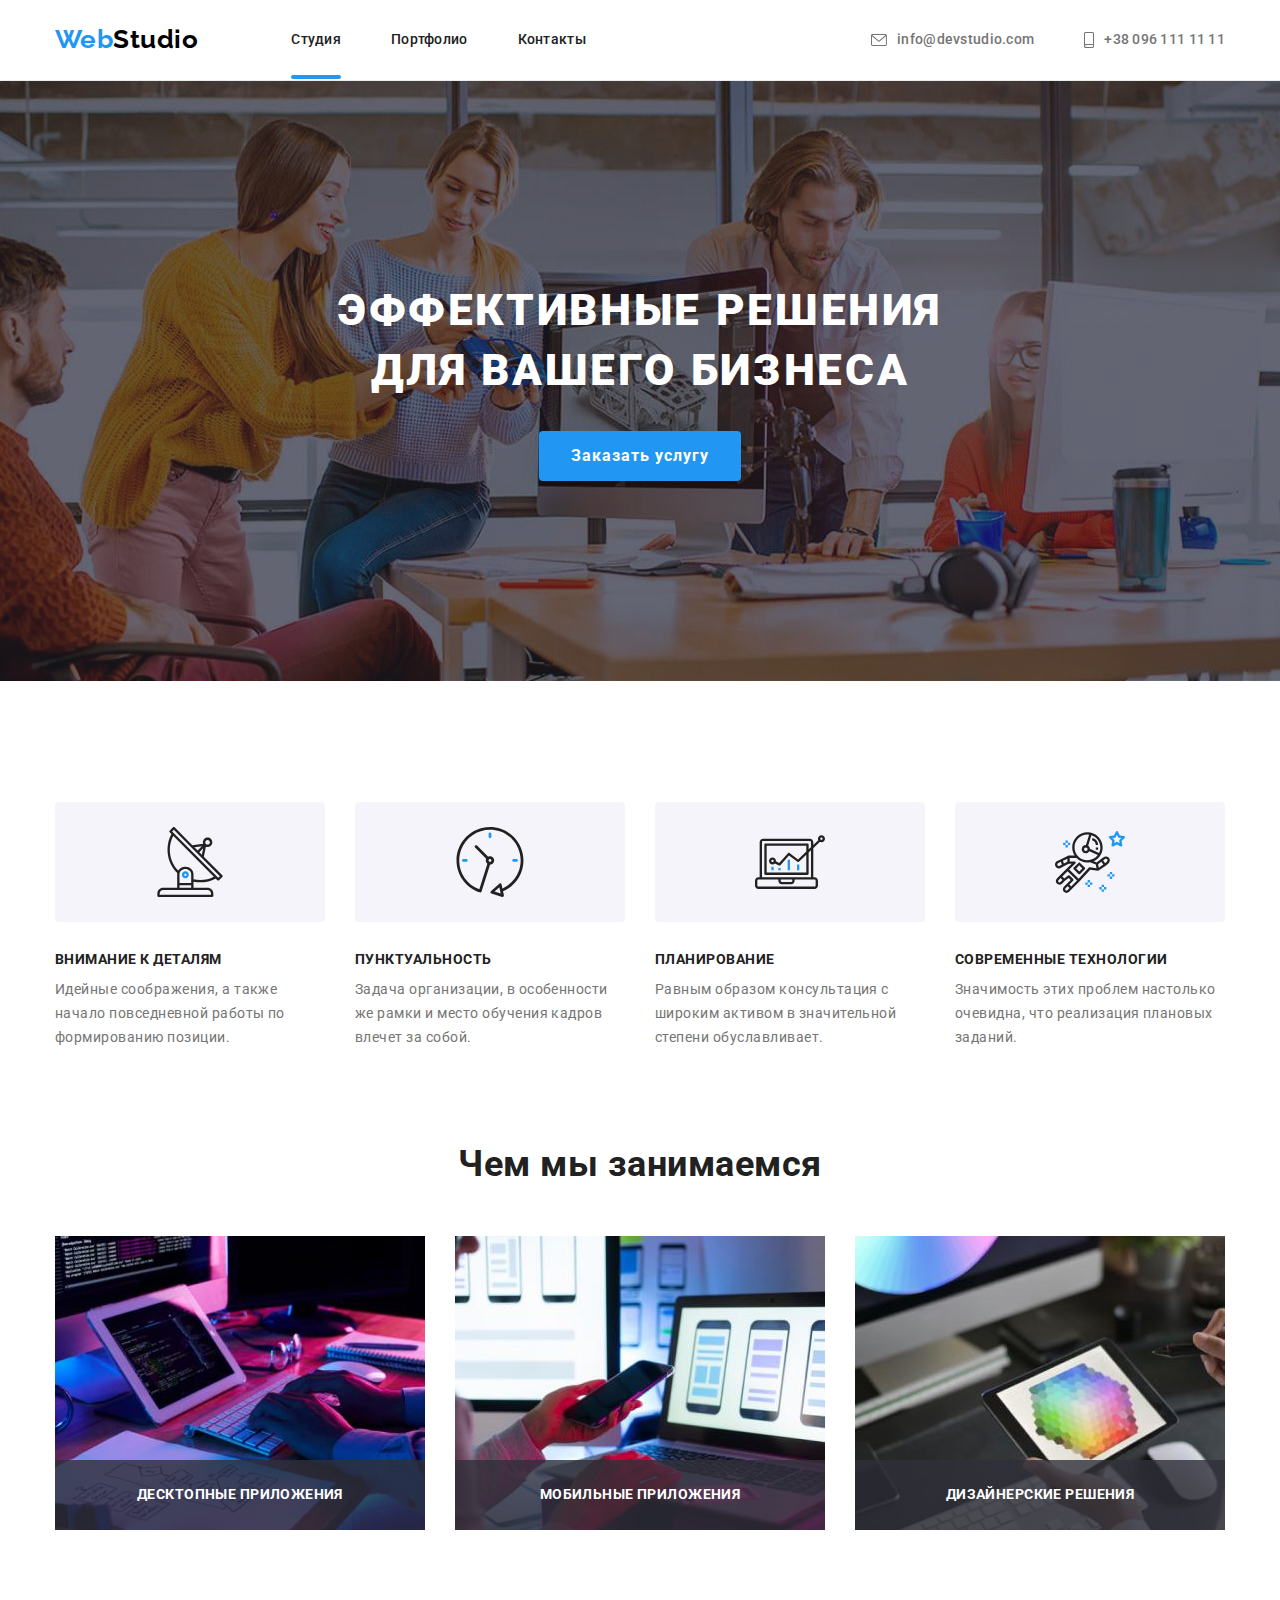
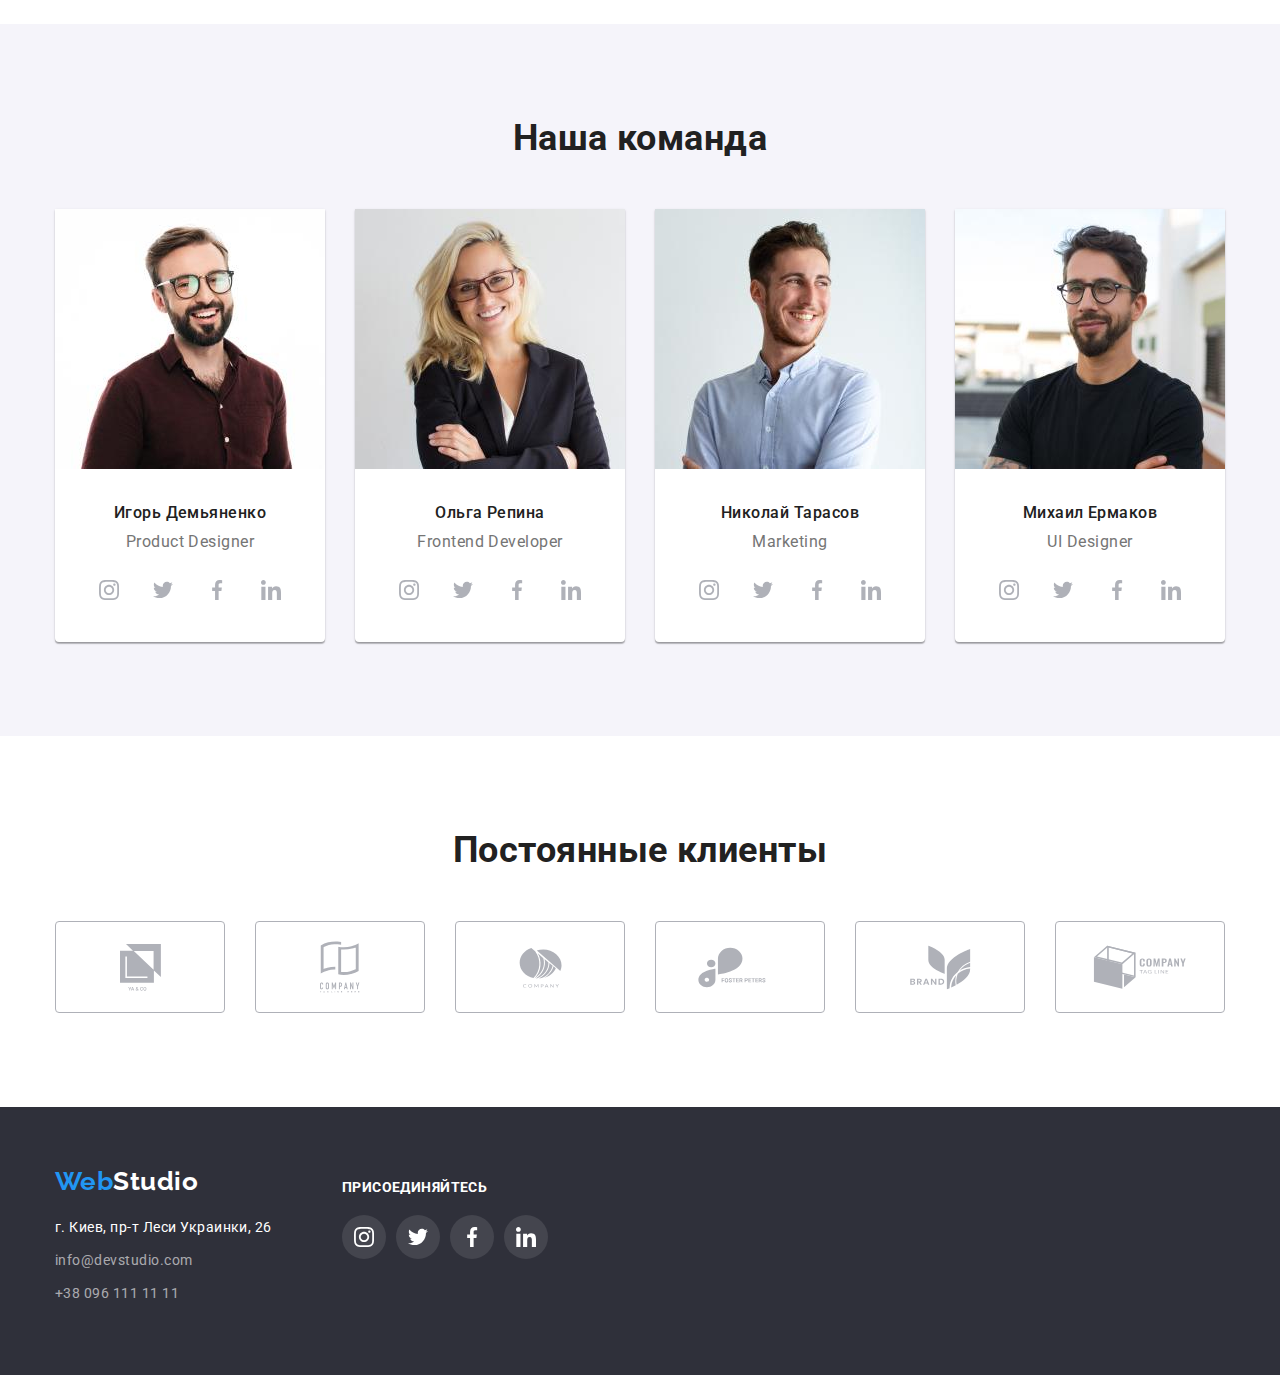
==== index.html @ ca4dbe74 "добавлены файлы из дз5" ====
<!DOCTYPE html>
<html lang="ru">
<head>
    <meta charset="UTF-8">
    <meta http-equiv="X-UA-Compatible" content="IE=edge">
    <meta name="viewport" content="width=device-width, initial-scale=1.0">
    <title>Document</title>
    <link rel="preconnect" href="https://fonts.googleapis.com">
    <link rel="preconnect" href="https://fonts.gstatic.com" crossorigin>
    <link href="https://fonts.googleapis.com/css2?family=Raleway:wght@700&family=Roboto:wght@400;500;700;900&display=swap"
        rel="stylesheet">
    <link rel="stylesheet" href="./css/modern-normalize.css">
    <link rel="stylesheet" href="./css/styles.css">
    
</head>
    <body>

        <!-- Хедер -->
        
        <header class="header">
            <div class="header-section container">
                <a lang="en" class="logo header-logo" href="/">
                    <span class="accent-logo">Web</span>Studio
                </a>
                <nav class="header-navigation">
                    <ul class="header-list">
                        <li class="header-item">
                            <a class="header-link current" href="./index.html">Студия</a>
                        </li>
                        <li class="header-item">
                            <a class="header-link" href="./portfolio.html">Портфолио</a>
                        </li>
                        <li class="header-item">
                            <a class="header-link" href="">Контакты</a>
                        </li>
                    </ul>
                </nav>

                <!-- Контакты -->

                    <ul class="contacts-list">
                        <li class="contacts-item">
                            <a class="contacts-link" href="mailto:info@devstudio.com">
                                <svg class="contacts-icon" width="16" height="12">
                                    <use href="./images/icons.svg#icon-mail">
                                
                                    </use>
                                </svg>
                                info@devstudio.com</a>
                        </li>
                        <li class="contacts-item">
                            <a class="contacts-link" href="tel:+380961111111">
                                <svg class="contacts-icon" width="10" height="16" >
                                    <use href="./images/icons.svg#icon-tel">

                                    </use>
                                </svg>
                                +38 096 111 11 11</a>
                        </li>
                    </ul>
            </div>
        </header>
        <main>

            <!-- Герой -->

            <section class="hero">           
                    <h1 class="hero-title">Эффективные решения для вашего бизнеса</h1>
                    <button class="hero-btn" type="button" data-modal-open>Заказать услугу</button>
            </section>

            <!-- Преимущества -->
            
            <section class="advantage">
                <div class="container">
                    <h2 class="advantage-title hidden-title">Наши преимущества</h2>
                    <ul class="advantage-list">
                        <li class="advantage-item">
                            <div class="advantage-icons">
                                <svg width="70" height="70">
                                    <use href="./images/icons.svg#icon-antenna">
                                    </use>
                                </svg>
                            </div>
                            <h3 class="advantage-item-title">Внимание к деталям</h3>
                            <p class="advantage-item-text">Идейные соображения, а также начало повседневной работы по формированию позиции.</p>
                        </li>
                        <li class="advantage-item">
                            <div class="advantage-icons">
                                <svg width="70" height="70">
                                    <use href="./images/icons.svg#icon-clock">
                                    </use>
                                </svg>
                            </div>
                            <h3 class="advantage-item-title">Пунктуальность</h3>
                            <p class="advantage-item-text">Задача организации, в особенности же рамки и место обучения кадров влечет за собой.</p>
                        </li>
                        <li class="advantage-item">
                            <div class="advantage-icons">
                                <svg width="70" height="70">
                                    <use href="./images/icons.svg#icon-diagram">
                                    </use>
                                </svg>
                            </div>
                            <h3 class="advantage-item-title">Планирование</h3>
                            <p class="advantage-item-text">Равным образом консультация с широким активом в значительной степени обуславливает.</p>
                        </li>
                        <li class="advantage-item">
                            <div class="advantage-icons">
                                <svg width="70" height="70">
                                    <use href="./images/icons.svg#icon-astronaut">
                                    </use>
                                </svg>
                            </div>
                            <h3 class="advantage-item-title">Современные технологии</h3>
                            <p class="advantage-item-text">Значимость этих проблем настолько очевидна, что реализация плановых заданий.</p>
                        </li>
                    </ul>
                </div>
            </section>

            <!-- Чем мы занимаемся -->

            <section class="whatwedo section">
                <div class="container">
                    <h2 class="whatwedo-title">Чем мы занимаемся</h2>
                    <ul class="whatwedo-list">
                        <li class="whatwedo-item">
                            <div class="what-we-do-card">
                                <img src="./images/whatwedo1.jpg" alt="Програмист набирает код" width="370" height="294">
                                <div class="what-we-do-text">
                                    <p>Десктопные приложения</p>
                                </div>
                            </div>
                        </li>
                        <li class="whatwedo-item">
                            <div class="what-we-do-card">
                                <img src="./images/whatwedo2.jpg" alt="Програмист набирает код" width="370" height="294">
                                <div class="what-we-do-text">
                                    <p>Мобильные приложения</p>
                                </div>
                            </div>
                        <li class="whatwedo-item">
                            <div class="what-we-do-card">
                                <img src="./images/whatwedo3.jpg" alt="Програмист набирает код" width="370" height="294">
                                <div class="what-we-do-text">
                                    <p>Дизайнерские решения</p>
                                </div>
                            </div>
                    </ul>
                </div>
            </section>
            <!-- Наша команда -->
            <section class="team section">
                <div class="container">
                    <h2 class="team-title">Наша команда</h2>
                    <ul class="team-list">
                        <li class="team-item">
                            <img src="./images/ouremployer1.jpg" alt="Фото сотрудника" width="270" height="260">
                            <h3 class="team-item-title">Игорь Демьяненко</h3>
                            <p lang="en" class="team-item-text">Product Designer</p>    
                            <ul class="team-social-list">
                                <li class="team-social-item">
                                    <a href="" class="team-social-link">
                                        <svg class="team-social-icon" width="20" height="20">
                                            <use href="./images/icons.svg#icon-instagram"></use>
                                        </svg>        
                                    </a>
                                </li>
                                <li class="team-social-item">
                                    <a href="" class="team-social-link">
                                        <svg class="team-social-icon" width="20" height="20">
                                            <use href="./images/icons.svg#icon-twitter"></use>
                                        </svg>
                                    </a>
                                </li>
                                <li class="team-social-item">
                                    <a href="" class="team-social-link">
                                        <svg class="team-social-icon" width="20" height="20">
                                            <use href="./images/icons.svg#icon-facebook"></use>
                                        </svg>
                                    </a>
                                </li>
                                <li class="team-social-item">
                                    <a href="" class="team-social-link">
                                        <svg class="team-social-icon" width="20" height="20">
                                            <use href="./images/icons.svg#icon-linkedin"></use>
                                        </svg>
                                    </a>
                                </li>
                            </ul>
                        </li>
                        <li class="team-item">
                            <img src="./images/ouremployer2.jpg" alt="Фото сотрудника" width="270" height="260">
                            <h3 class="team-item-title">Ольга Репина</h3>
                            <p lang="en" class="team-item-text">Frontend Developer</p>
                            <ul class="team-social-list">
                                <li class="team-social-item">
                                    <a href="" class="team-social-link">
                                        <svg class="team-social-icon" width="20" height="20">
                                            <use href="./images/icons.svg#icon-instagram"></use>
                                        </svg>        
                                    </a>
                                </li>
                                <li class="team-social-item">
                                    <a href="" class="team-social-link">
                                        <svg class="team-social-icon" width="20" height="20">
                                            <use href="./images/icons.svg#icon-twitter"></use>
                                        </svg>
                                    </a>
                                </li>
                                <li class="team-social-item">
                                    <a href="" class="team-social-link">
                                        <svg class="team-social-icon" width="20" height="20">
                                            <use href="./images/icons.svg#icon-facebook"></use>
                                        </svg>
                                    </a>
                                </li>
                                <li class="team-social-item">
                                    <a href="" class="team-social-link">
                                        <svg class="team-social-icon" width="20" height="20">
                                            <use href="./images/icons.svg#icon-linkedin"></use>
                                        </svg>
                                    </a>
                                </li>
                            </ul>
                        </li>
                        <li class="team-item">
                            <img src="./images/ouremployer3.jpg" alt="Фото сотрудника" width="270" height="260">
                            <h3 class="team-item-title">Николай Тарасов</h3>
                            <p lang="en" class="team-item-text">Marketing</p>
                            <ul class="team-social-list">
                                <li class="team-social-item">
                                    <a href="" class="team-social-link">
                                        <svg class="team-social-icon" width="20" height="20">
                                            <use href="./images/icons.svg#icon-instagram"></use>
                                        </svg>        
                                    </a>
                                </li>
                                <li class="team-social-item">
                                    <a href="" class="team-social-link">
                                        <svg class="team-social-icon" width="20" height="20">
                                            <use href="./images/icons.svg#icon-twitter"></use>
                                        </svg>
                                    </a>
                                </li>
                                <li class="team-social-item">
                                    <a href="" class="team-social-link">
                                        <svg class="team-social-icon" width="20" height="20">
                                            <use href="./images/icons.svg#icon-facebook"></use>
                                        </svg>
                                    </a>
                                </li>
                                <li class="team-social-item">
                                    <a href="" class="team-social-link">
                                        <svg class="team-social-icon" width="20" height="20">
                                            <use href="./images/icons.svg#icon-linkedin"></use>
                                        </svg>
                                    </a>
                                </li>
                            </ul>
                        </li>
                        <li class="team-item">
                            <img src="./images/ouremployer4.jpg" alt="Фото сотрудника" width="270" height="260">
                            <h3 class="team-item-title">Михаил Ермаков</h3>
                            <p lang="en" class="team-item-text">UI Designer</p>
                            <ul class="team-social-list">
                                <li class="team-social-item">
                                    <a href="" class="team-social-link">
                                        <svg class="team-social-icon" width="20" height="20">
                                            <use href="./images/icons.svg#icon-instagram"></use>
                                        </svg>        
                                    </a>
                                </li>
                                <li class="team-social-item">
                                    <a href="" class="team-social-link">
                                        <svg class="team-social-icon" width="20" height="20">
                                            <use href="./images/icons.svg#icon-twitter"></use>
                                        </svg>
                                    </a>
                                </li>
                                <li class="team-social-item">
                                    <a href="" class="team-social-link">
                                        <svg class="team-social-icon" width="20" height="20">
                                            <use href="./images/icons.svg#icon-facebook"></use>
                                        </svg>
                                    </a>
                                </li>
                                <li class="team-social-item">
                                    <a href="" class="team-social-link">
                                        <svg class="team-social-icon" width="20" height="20">
                                            <use href="./images/icons.svg#icon-linkedin"></use>
                                        </svg>
                                    </a>
                                </li>
                            </ul>
                        </li>
                    </ul>
                </div>
            </section>

            <!-- Постоянные клиенты -->

            <section class="clients section">
                <div class="container">
                    <h2 class="client-title">Постоянные клиенты</h2>
                    <ul class="clients-list">
                        <li class="client-item">
                            <div  class="client-box">
                                <a class="clients-link" href="/">
                                    <svg class="client-icon" width="41" height="47">
                                        <use href="./images/icons.svg#icon-company1"></use>
                                    </svg>
                                </a>
                            </div>
                        </li>
                        <li class="client-item">
                            <div class="client-box">
                                <a class="clients-link" href="/">
                                    <svg class="client-icon" width="40" height="52">
                                        <use href="./images/icons.svg#icon-company2"></use>
                                    </svg>
                                </a>
                            </div>
                        </li>
                        <li class="client-item">
                            <div class="client-box">
                                <a class="clients-link" href="/">
                                    <svg class="client-icon" width="43" height="41">
                                        <use href="./images/icons.svg#icon-company3"></use>
                                    </svg>
                                </a>
                            </div>
                        </li>
                        <li class="client-item">
                            <div class="client-box">
                                <a class="clients-link" href="/">
                                    <svg class="client-icon" width="84" height="41">
                                        <use href="./images/icons.svg#icon-company4"></use>
                                    </svg>
                                </a>
                            </div>
                        </li>
                        <li class="client-item">
                            <div class="client-box">
                                <a class="clients-link" href="/">
                                    <svg class="client-icon" width="63" height="45">
                                        <use href="./images/icons.svg#icon-company5"></use>
                                    </svg>
                                </a>
                            </div>
                        </li>
                        <li class="client-item">
                            <div class="client-box">
                                <a class="clients-link" href="/">
                                    <svg class="client-icon" width="94" height="44">
                                        <use href="./images/icons.svg#icon-company6"></use>
                                    </svg>
                                </a>
                            </div>
                        </li>
                    </ul>
                </div>
            </section>
            </main>

            <!-- Футер -->

            <footer class="footer">
                <div class="container main-box">
                    <div>
                        <div>
                            <a lang="en" class="logo logo-footer"  href="/">
                                <span class="accent-logo">Web</span>Studio
                            </a>
                        </div>
                        <div class="address-box">
                        <address class="address">
                            <ul class="address-list">
                                <li class="address-item"><a class="address-link map" href="https://goo.gl/maps/ziKzirgtUrX7f2B6A">г. Киев, пр-т Леси Украинки, 26</a></li>
                                <li class="address-item"><a class="address-link" href="mailto:info@devstudio.com">info@devstudio.com</a></li>
                                <li class="address-item"><a class="address-link" href="tel:+380961111111">+38 096 111 11 11</a></li>
                            </ul>
                        </address>
                        </div>
                    </div>
                    <div class="join-box">
                        <p class="join-text">Присоединяйтесь</p>
                        <ul class="join-social-list">
                            <li class="join-social-item">
                                <a href="" class="join-social-link">
                                    <svg class="join-social-icon" width="20" height="20">
                                        <use href="./images/icons.svg#icon-instagram"></use>
                                    </svg>
                                </a>
                            </li>
                            <li class="join-social-item">
                                <a href="" class="join-social-link">
                                    <svg class="join-social-icon" width="20" height="20">
                                        <use href="./images/icons.svg#icon-twitter"></use>
                                    </svg>
                                </a>
                            </li>
                            <li class="join-social-item">
                                <a href="" class="join-social-link">
                                    <svg class="join-social-icon" width="20" height="20">
                                        <use href="./images/icons.svg#icon-facebook"></use>
                                    </svg>
                                </a>
                            </li>
                            <li class="join-social-item">
                                <a href="" class="join-social-link">
                                    <svg class="join-social-icon" width="20" height="20">
                                        <use href="./images/icons.svg#icon-linkedin"></use>
                                    </svg>
                                </a>
                            </li>
                        </ul>
                    </div>
                </div>
            </footer>
            <div class="backdrop is-hidden" data-modal>
                <div class="modal">
                    <button type="button" class="modal-close" data-modal-close>
                        <svg class="modal-close-icon" width="11" height="11">
                            <use href="./images/icons.svg#icon-close"></use>
                        </svg>
                    </button>
                </div>
            </div>
            <script src="./js/modal.js"></script>
    </body>
</html>
---- css/styles.css ----
:root {
  --main-title-color: #212121;
  --second-title-color: #ffffff;
  --accent-color: #2196f3;
  --main-text-color: #757575;
  --second-text-color: #212121;
  --main-header-color: #212121;
  --second-header-color: #757575;
  --main-btn-color: #212121;
  --second-btn-color: #ffffff;
  --main-footer-color: rgba(255, 255, 255, 0.6);
  --second-footer-color: #ffffff;
  --animation: cubic-bezier(0.4, 0, 0.2, 1);
}

body {
  font-family: Roboto, sans-serif;
  letter-spacing: 0.03em;
  color: var(--main-text-color);
}

h1,
h2,
h3,
h4,
h5,
h6,
p,
ul {
  margin: 0;
  padding: 0;
}

svg {
  display: inline;
}

.container {
  width: 1200px;
  margin: 0 auto;
  padding-left: 15px;
  padding-right: 15px;
}

li {
  list-style: none;
}

a {
  text-decoration: none;
}

button {
  cursor: pointer;
}

.hidden-title {
  visibility: hidden;
}

.section {
  padding-top: 94px;
  padding-bottom: 94px;
}

.whatwedo-title,
.team-title,
.client-title {
  margin-bottom: 50px;
  font-weight: 700;
  font-size: 36px;
  line-height: 1.16;
  text-align: center;
  color: var(--main-title-color);
}

/* ------------------------- Лого ----------------------------- */

.logo {
  font-family: Raleway, sans-serif;
  font-weight: 700;
  font-size: 26px;
  line-height: 1.1;
  color: #000000;
}
.header-logo {
  padding-top: 24px;
  padding-bottom: 25px;
}

.accent-logo {
  color: var(--accent-color);
}

/* ------------------------ Хедер ----------------------------- */

.header {
  border-bottom: 1px solid #ececec;
}

.header-section {
  display: flex;
  align-items: center;
}

.header-list {
  display: flex;
  margin-left: 93px;

  font-weight: 500;
  font-size: 14px;
  line-height: 1.14;
  letter-spacing: 0.02em;
}

.header-list a {
  color: var(--main-header-color);
  transition: color 250ms var(--animation);
}
.header-list a:hover,
.header-list a:focus {
  color: var(--accent-color);
}

.header-item:not(:last-child) {
  margin-right: 50px;
}

.header-link,
.contacts-link {
  padding-top: 32px;
  padding-bottom: 32px;
}

.header-link {
  position: relative;
}

.current::after {
  position: absolute;
  bottom: 0;
  content: "";
  display: block;
  width: 100%;
  height: 4px;
  border-radius: 2px;
  background-color: var(--accent-color);
}

/* ----------------------- Контакты ---------------------------- */

.contacts-list {
  display: flex;
  margin-left: auto;
  font-weight: 500;
  font-size: 14px;
  line-height: 1.14;
  letter-spacing: 0.02em;
}

.contacts-list a {
  color: var(--second-header-color);
  transition: color 250ms var(--animation);
}
.contacts-list a:hover,
.contacts-list a:focus {
  color: var(--accent-color);
}
.contacts-item + .contacts-item {
  margin-left: 50px;
}
.contacts-link {
  display: flex;
  justify-content: center;
  align-items: center;
}
.contacts-icon {
  margin-right: 10px;
  fill: var(--second-header-color);
  transition: fill 250ms var(--animation);
}

.contacts-list a:hover svg,
.contacts-list a:focus svg {
  fill: var(--accent-color);
}

/* ------------------------ Герой ----------------------------- */

.hero {
  padding: 200px 0;
  margin: 0 auto;
  max-width: 1600px;
  background-size: cover;
  background-repeat: no-repeat;
  background-position: center;
  background-color: #c4c4c4;
  background-image: linear-gradient(
      rgba(47, 48, 58, 0.4),
      rgba(47, 48, 58, 0.4)
    ),
    url(../images/bcg-hero.jpg);
}
.hero-title {
  width: 696px;
  padding-bottom: 30px;
  margin: 0 auto;

  font-weight: 900;
  font-size: 44px;
  line-height: 1.36;
  letter-spacing: 0.06em;
  text-align: center;
  text-transform: uppercase;

  color: var(--second-title-color);
}
.hero-btn {
  display: block;
  margin: 0 auto;
  padding: 10px 32px;

  font-weight: 700;
  font-size: 16px;
  line-height: 1.87;
  letter-spacing: 0.06em;

  border: none;
  border-radius: 4px;

  box-shadow: 0px 4px 4px rgba(0, 0, 0, 0.15);
  background-color: var(--accent-color);
  color: var(--second-btn-color);

  transition: background-color 250ms var(--animation);
}
.hero-btn:hover,
.hero-btn:focus {
  background-color: #188ce8;
}

/* --------------------- Наши преймущества --------------------- */

.advantage {
  padding-top: 94px;
}

.advantage-list {
  display: flex;
}

.advantage-item {
  width: 270px;
}

.advantage-item:not(:last-child) {
  margin-right: 30px;
}

.advantage-item-title {
  font-weight: 700;
  font-size: 14px;
  line-height: 1.14;
  text-transform: uppercase;
  color: var(--main-title-color);
}
.advantage-item-text {
  padding-top: 10px;
  font-weight: 400;
  font-size: 14px;
  line-height: 1.71;
  color: var(--main-text-color);
}

.advantage-icons {
  height: 120px;
  display: flex;
  justify-content: center;
  align-items: center;
  margin-bottom: 30px;
  background-color: #f5f4fa;
  border-radius: 4px;
}

.advantage-icons svg {
  display: block;
}

/* --------------------- Чем мы занимемся ---------------------- */

.whatwedo-list {
  display: flex;
}

.whatwedo-item {
  width: 370px;
}
.whatwedo-item:not(:last-child) {
  margin-right: 30px;
}

.what-we-do-card {
  position: relative;
  display: flex;
}

.what-we-do-text {
  position: absolute;
  bottom: 0;

  display: flex;
  align-items: center;
  justify-content: center;

  width: 100%;
  height: 70px;

  font-weight: 700;
  font-size: 14px;
  line-height: 1.14;
  text-align: center;
  letter-spacing: 0.03em;
  text-transform: uppercase;

  color: var(--second-title-color);
  background-color: rgba(47, 48, 58, 0.8);
}

/* ------------------------- Наша команда------------------------ */

.team {
  background-color: #f5f4fa;
}

.team-list {
  display: flex;
}

.team-item {
  width: 270px;
  box-shadow: 0px 1px 3px rgba(0, 0, 0, 0.12), 0px 1px 1px rgba(0, 0, 0, 0.14),
    0px 2px 1px rgba(0, 0, 0, 0.2);
  border-radius: 0px 0px 4px 4px;
  background-color: #ffffff;
}

.team-item:not(:last-child) {
  margin-right: 30px;
}

.team-item-title {
  padding-top: 30px;
  padding-bottom: 10px;

  font-weight: 500;
  font-size: 16px;
  line-height: 1.18;
  text-align: center;

  color: var(--main-title-color);
}
.team-item-text {
  margin-bottom: 16px;

  font-weight: 400;
  font-size: 16px;
  line-height: 1.18;
  text-align: center;

  color: var(--main-text-color);
}

.team-social-list {
  padding-bottom: 30px;
  display: flex;
  justify-content: center;
}

.team-social-item {
  width: 44px;
  height: 44px;
}
.team-social-item + .team-social-item {
  margin-left: 10px;
}

.team-social-link {
  width: 100%;
  height: 100%;
  display: flex;
  justify-content: center;
  align-items: center;
  border-radius: 50%;
  transition: background-color 250ms var(--animation);
}

.team-social-icon {
  fill: #afb1b8;
  transition: fill 250ms var(--animation);
}

.team-social-link:hover,
.team-social-link:focus {
  background-color: var(--accent-color);
}

.team-social-link:hover svg,
.team-social-link:focus svg {
  fill: #ffffff;
}

/* --------------------------Постоянные клиенты----------------- */

.clients-list {
  display: flex;
}

.client-box {
  width: 170px;
  height: 92px;
}

.client-item + .client-item {
  margin-left: 30px;
}

.client-icon {
  fill: #afb1b8;
  transition: fill 250ms var(--animation);
}

.clients-link:hover svg,
.clients-link:focus svg {
  fill: var(--accent-color);
}

.clients-link:hover,
.clients-link:focus {
  border: 1px solid var(--accent-color);
}

.clients-link {
  display: flex;
  justify-content: center;
  align-items: center;
  width: 100%;
  height: 100%;
  border: 1px solid #afb1b8;
  border-radius: 4px;
  transition: border 250ms var(--animation);
}

/* ----------------------- Футер ------------------------------- */

.footer {
  background-color: #2f303a;
}
.logo-footer {
  display: block;
  padding-top: 60px;
  padding-bottom: 20px;
  color: #ffffff;
}
.address-link {
  font-weight: 400;
  font-style: normal;
  font-size: 14px;
  line-height: 1.71;
  color: rgba(255, 255, 255, 0.6);
}
.map {
  color: #ffffff;
}
.address-item {
  padding-bottom: 9px;
}
.address-list:last-child {
  padding-bottom: 60px;
}

.main-box {
  display: flex;
  justify-content: baseline;
}

.join-box {
  padding-bottom: 100px;
  margin-left: 70px;
}

.join-text {
  padding-bottom: 20px;
  padding-top: 72px;

  font-weight: bold;
  font-size: 14px;
  line-height: 16px;
  letter-spacing: 0.03em;
  text-transform: uppercase;

  color: var(--second-footer-color);
}

.join-social-list {
  display: flex;
  justify-content: center;
}

.join-social-item {
  width: 44px;
  height: 44px;
}
.join-social-item + .join-social-item {
  margin-left: 10px;
}

.join-social-link {
  width: 100%;
  height: 100%;
  display: flex;
  justify-content: center;
  align-items: center;
  border-radius: 50%;
  background-color: rgba(255, 255, 255, 0.1);
  transition: background-color 250ms var(--animation);
}

.join-social-icon {
  fill: #ffffff;
  transition: fill 250ms var(--animation);
}

.join-social-link:hover,
.join-social-link:focus {
  background-color: var(--accent-color);
}

.join-social-link:hover svg,
.join-social-link:focus svg {
  fill: #ffffff;
}

/* --------------------------Модалка--------------------------- */

.backdrop {
  position: fixed;
  top: 0;
  width: 100vw;
  height: 100vh;
  background-color: rgba(0, 0, 0, 0.2);

  transition: opacity 1000ms var(--animation),
    visibility 1000ms var(--animation);
}

.backdrop.is-hidden .modal {
  transform: translate(-50%, -50%) scale(1.5);
  transition: transform 1000ms var(--animation);
}

.modal {
  position: absolute;
  top: 50%;
  left: 50%;
  transform: translate(-50%, -50%) scale(1);
  transition: transform 1000ms var(--animation);
  width: 528px;
  min-height: 581px;

  background-color: #ffffff;
  box-shadow: 0px 1px 3px rgba(0, 0, 0, 0.12), 0px 1px 1px rgba(0, 0, 0, 0.14),
    0px 2px 1px rgba(0, 0, 0, 0.2);
  border-radius: 4px;
}

.modal-close {
  position: absolute;
  top: 8px;
  right: 8px;
  display: flex;
  align-items: center;
  justify-content: center;
  width: 30px;
  height: 30px;
  background-color: transparent;
  border: 1px solid rgba(0, 0, 0, 0.1);
  border-radius: 50%;
}

.is-hidden {
  visibility: hidden;
  opacity: 0;
  pointer-events: none;
}

/* ---------------------- Портфолио --------------------------- */

.portfolio-list {
  display: flex;
  justify-content: center;
  margin-bottom: 50px;
}

.portfolio-item:not(:last-child) {
  margin-right: 8px;
}

.portfolio-btn {
  width: 145px;
  height: 38px;
  left: 712px;
  top: 174px;

  border: none;
  border-radius: 4px;

  font-weight: 500;
  font-size: 16px;
  line-height: 1.62;
  text-align: center;

  color: var(--main-btn-color);
  background: #f5f4fa;

  transition: color 250ms var(--animation),
    background-color 250ms var(--animation), box-shadow 250ms var(--animation);
}

.portfolio-btn:hover,
.portfolio-btn:focus {
  background-color: var(--accent-color);
  color: var(--second-btn-color);
  box-shadow: 0px 3px 1px rgba(0, 0, 0, 0.1), 0px 1px 2px rgba(0, 0, 0, 0.08),
    0px 2px 2px rgba(0, 0, 0, 0.12);
}

/* ------------------------ Галерея ---------------------------- */

.gallery-list {
  display: flex;
  flex-wrap: wrap;
  margin-bottom: -30px;
}
.gallery-item {
  display: block;
  background-color: #ffffff;
  margin-right: 30px;
  margin-bottom: 30px;
  width: 370px;
  transition: box-shadow 250ms var(--animation);
}
.gallery-item:nth-child(3n) {
  margin-right: 0;
}

.gallery-item:hover,
.gallery-item:focus {
  box-shadow: 0px 1px 1px rgba(0, 0, 0, 0.12), 0px 4px 4px rgba(0, 0, 0, 0.06),
    1px 4px 6px rgba(0, 0, 0, 0.16);
}

.gallery-title {
  padding: 20px 24px 4px;
  font-weight: 700;
  font-size: 18px;
  line-height: 2;
  letter-spacing: 0.06em;
  color: var(--main-title-color);
}

.gallery-text {
  padding: 0 24px 20px;
  font-weight: 400;
  font-size: 16px;
  line-height: 1.87;
  color: var(--main-text-color);
}

.card {
  border-right: 1px solid #eeeeee;
  border-left: 1px solid #eeeeee;
  border-bottom: 1px solid #eeeeee;
  border-top: none;
}

.gallery-link > img {
  display: block;
}

.gallery-overlay {
  position: relative;
  overflow: hidden;
  height: 294px;
}

.gallery-overlay-text {
  position: absolute;
  top: 0;
  left: 0;
  padding: 63px 24px;

  transform: translateY(100%);
  transition: transform 250ms var(--animation);

  font-weight: 400;
  font-size: 18px;
  line-height: 1.56;
  letter-spacing: 0.03em;

  color: var(--second-title-color);
  background-color: rgba(33, 150, 243, 0.9);
}

.gallery-item:hover .gallery-overlay-text,
.gallery-item:focus .gallery-overlay-text {
  transform: translateY(0);
}
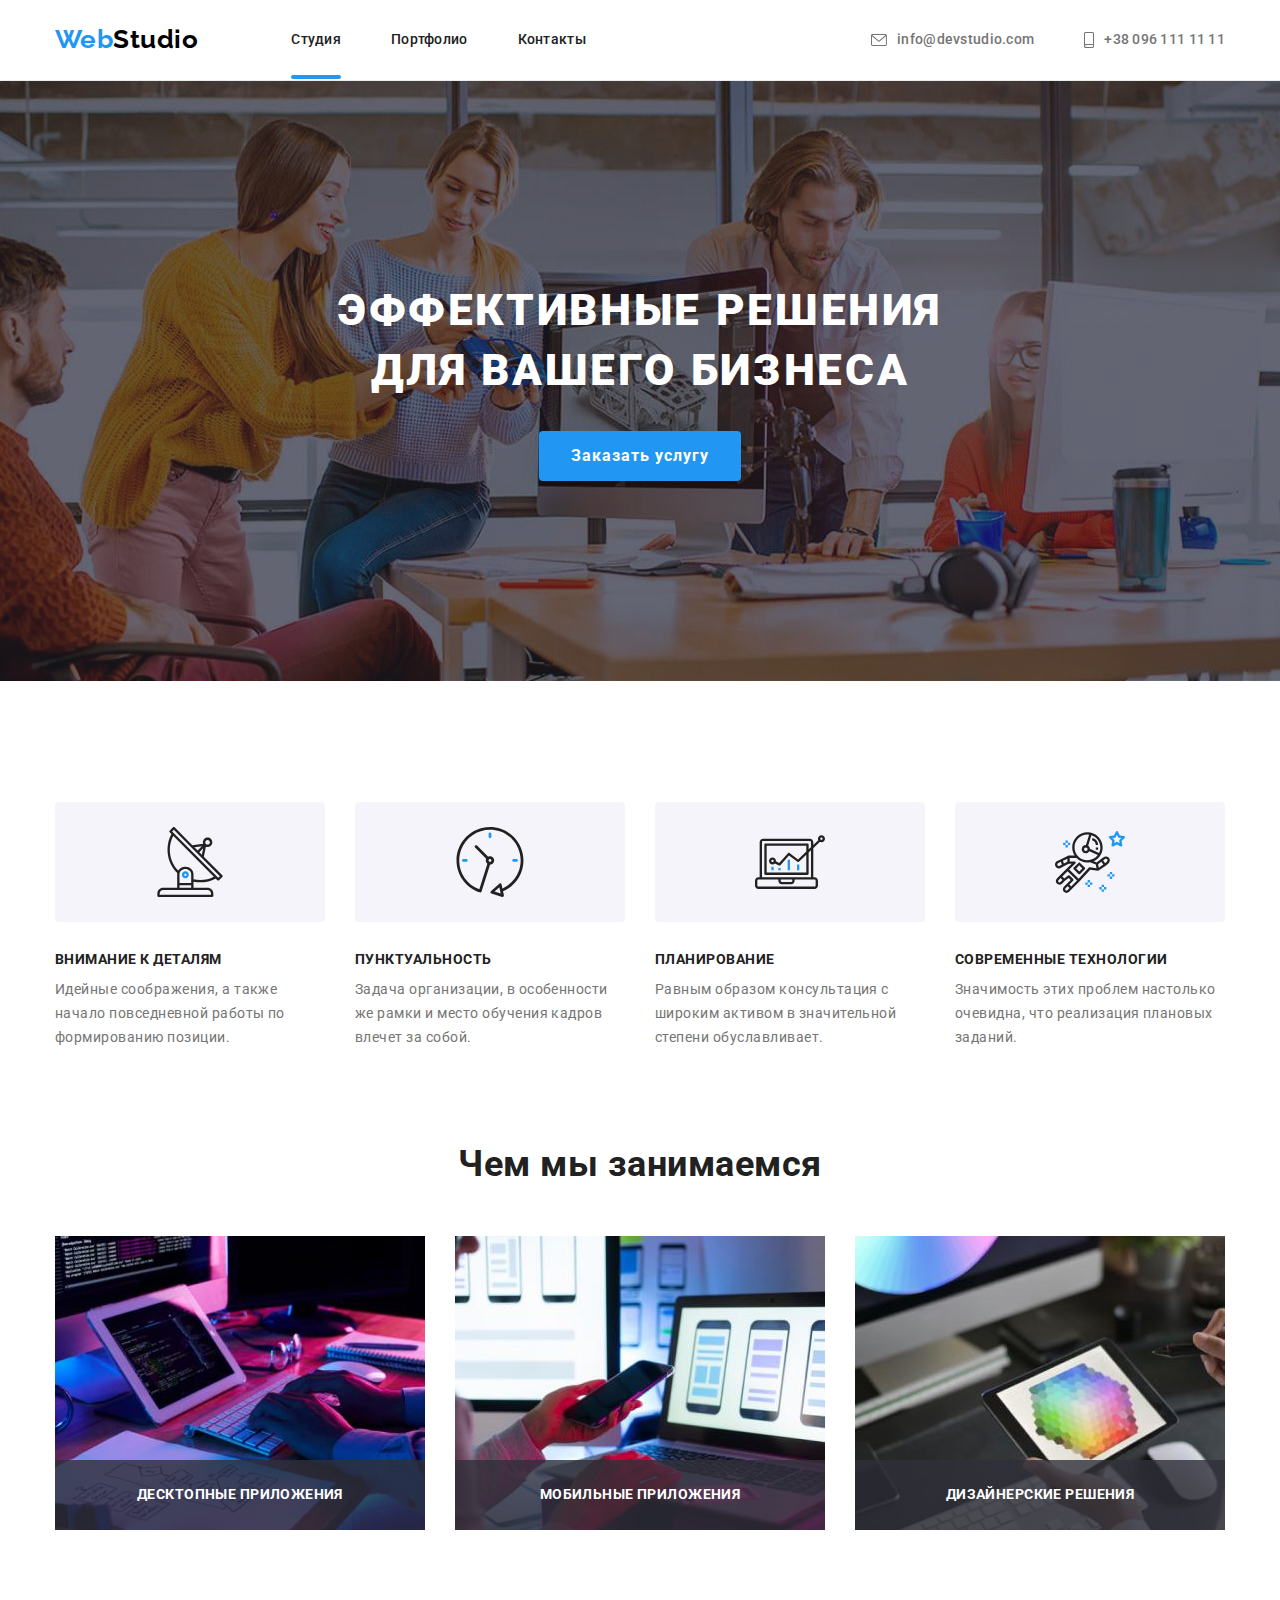
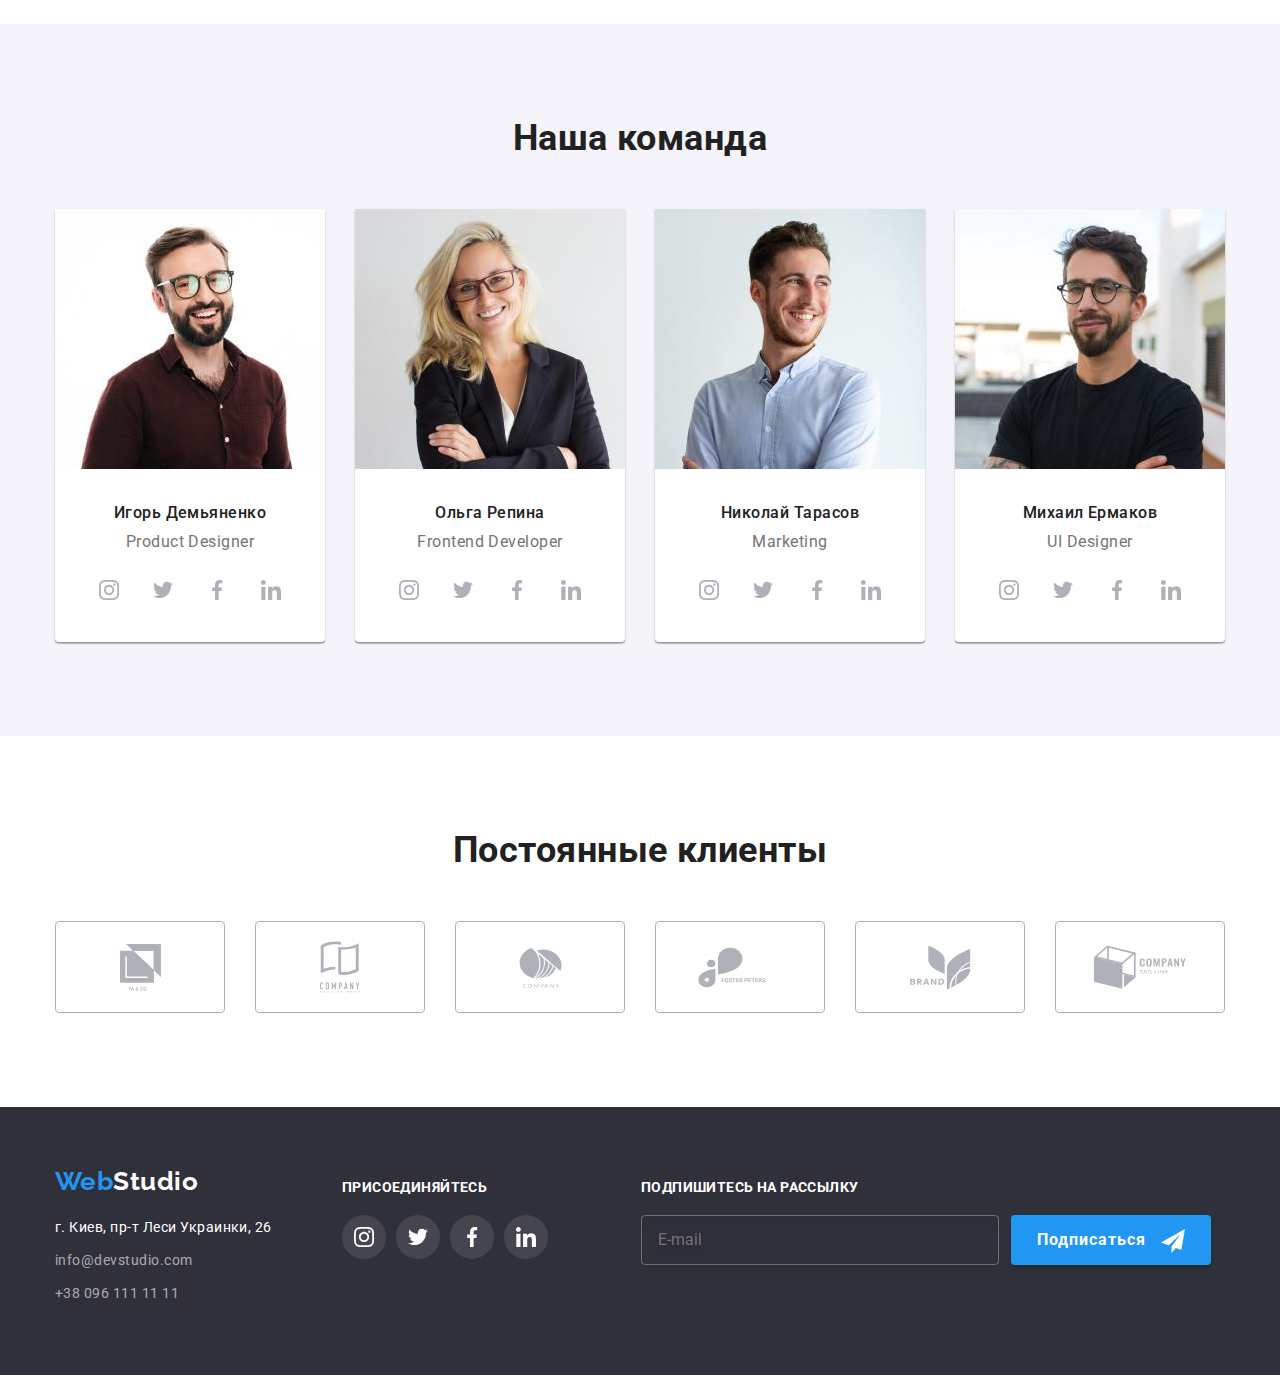
==== commit 2e87963c: "частичное дз" ====
--- a/index.html
+++ b/index.html
@@ -417,6 +417,17 @@
                             </li>
                         </ul>
                     </div>
+                    <div class="subscribe">
+                        <p class="join-text">Подпишитесь на рассылку</p>
+                        <form class="sub-form">
+                            <input class="sub-mail" type="email" name="mail" placeholder="E-mail">                          
+                            <button class="sub-btn" type="submit">Подписаться
+                                <svg class="sub-icon" width="24" height="24">
+                                    <use href="./images/icons.svg#icon-send"></use>
+                                </svg>
+                            </button>   
+                        </form>
+                    </div>
                 </div>
             </footer>
             <div class="backdrop is-hidden" data-modal>
@@ -426,7 +437,61 @@
                             <use href="./images/icons.svg#icon-close"></use>
                         </svg>
                     </button>
+                    <div class="modal-content">
+                        <p class="modal-title">Оставьте свои данные, мы вам перезвоним</p>
+                        <form action="" class="modal-form-list">
+                            <div class="modal-form">
+                                <label class="modal-label">Имя
+                                    <span>
+                                        <input class="modal-input" type="text" name="name">
+                                        <svg class="modal-icon" width="18" height="18">
+                                            <use href="./images/icons.svg#icon-name-modal"></use>
+                                        </svg>
+                                    </span>
+                                </label>
+                            </div>
+                            <div class="modal-form">
+                                <label class="modal-label">Телефон
+                                    <span>
+                                        <input class="modal-input" type="tel" name="tel">
+                                        <svg class="modal-icon" width="18" height="18">
+                                            <use href="./images/icons.svg#icon-phone-modal"></use>
+                                        </svg> 
+                                    </span>
+                                </label>
+                            </div>
+                            <div class="modal-form">
+                                <label class="modal-label">Почта
+                                    <span>
+                                        <input class="modal-input" type="email" name="mail">
+                                        <svg class="modal-icon" width="18" height="18">
+                                            <use href="./images/icons.svg#icon-email-modal"></use>
+                                        </svg>
+                                    </span>
+                                </label>
+                            </div>
+                            <div class="modal-comment-form">
+                                <label>Комментарий
+                                    <textarea class="modal-comment" name="comment" placeholder="Введите текст"></textarea>
+                                </label>
+                            </div>
+                            <div class="modal-privacy">
+                                <label>
+                                    <span>
+                                        <svg class="modal-icon-check" width="11" height="8">
+                                            <use href="./images/icons.svg#icon-check-modal"></use>
+                                        </svg>
+                                        <input class="modal-checkbox" type="checkbox" name="privacy">
+                                        Соглашаюсь с рассылкой и принимаю 
+                                        <a href="/">Условия договора</a>
+                                    </span>
+                                </label>
+                            </div>
+                            <button class="modal-btn" type="submit">Отправить</button>
+                        </form>
+                    </div>
                 </div>
+                
             </div>
             <script src="./js/modal.js"></script>
     </body>
--- a/css/styles.css
+++ b/css/styles.css
@@ -540,6 +540,65 @@
   fill: #ffffff;
 }
 
+.subscribe {
+  margin-left: 93px;
+}
+
+.sub-form {
+  display: flex;
+}
+
+.sub-mail {
+  width: 358px;
+  height: 50px;
+  padding-top: 0;
+  padding-left: 16px;
+  border: 1px solid rgba(255, 255, 255, 0.3);
+  box-sizing: border-box;
+  filter: drop-shadow(0px 4px 4px rgba(0, 0, 0, 0.15));
+  border-radius: 4px;
+  background-color: transparent;
+}
+
+.input::placeholder {
+  font-weight: 400;
+  font-size: 16px;
+  line-height: 1.25;
+  letter-spacing: 0.03em;
+
+  color: rgba(255, 255, 255, 0.6);
+}
+
+.sub-btn {
+  width: 200px;
+  height: 50px;
+  margin-left: 12px;
+
+  font-weight: 700;
+  font-size: 16px;
+  line-height: 1.87;
+  letter-spacing: 0.06em;
+
+  border: none;
+  border-radius: 4px;
+
+  box-shadow: 0px 4px 4px rgba(0, 0, 0, 0.15);
+  background-color: var(--accent-color);
+  color: var(--second-btn-color);
+
+  transition: background-color 250ms var(--animation);
+}
+.sub-btn:hover,
+.sub-btn:focus {
+  background-color: #188ce8;
+}
+
+.sub-icon {
+  vertical-align: middle;
+  margin-left: 10px;
+  fill: #ffffff;
+}
+
 /* --------------------------Модалка--------------------------- */
 
 .backdrop {
@@ -562,6 +621,7 @@
   position: absolute;
   top: 50%;
   left: 50%;
+  padding: 40px;
   transform: translate(-50%, -50%) scale(1);
   transition: transform 1000ms var(--animation);
   width: 528px;
@@ -593,6 +653,140 @@
   pointer-events: none;
 }
 
+.modal-content {
+  display: flex;
+  flex-direction: column;
+}
+
+.modal-title {
+  margin-bottom: 12px;
+  text-align: center;
+  font-weight: 700;
+  font-size: 20px;
+  line-height: 1.15;
+
+  letter-spacing: 0.03em;
+
+  color: var(--second-text-color);
+}
+
+.modal-form {
+  position: relative;
+  margin-bottom: 10px;
+  font-weight: 400;
+  font-size: 12px;
+  line-height: 1.17;
+  letter-spacing: 0.01em;
+
+  color: var(--main-text-color);
+}
+
+.modal-icon {
+  position: absolute;
+  top: 29px;
+  left: 12px;
+}
+
+.modal-input {
+  display: block;
+  padding-left: 42px;
+  margin-top: 4px;
+  width: 448px;
+  height: 40px;
+  border: 1px solid rgba(33, 33, 33, 0.2);
+  box-sizing: border-box;
+  border-radius: 4px;
+}
+
+.modal-input:focus + .modal-icon {
+  fill: var(--accent-color);
+}
+
+.modal-input:focus {
+  outline: none;
+  border-color: var(--accent-color);
+}
+
+.modal-comment {
+  resize: none;
+  width: 448px;
+  height: 120px;
+  margin-top: 4px;
+  padding: 12px 16px;
+  border: 1px solid rgba(33, 33, 33, 0.2);
+  box-sizing: border-box;
+  border-radius: 4px;
+}
+
+.modal-comment::placeholder {
+  font-weight: normal;
+  font-size: 12px;
+  line-height: 1.17;
+  letter-spacing: 0.01em;
+
+  color: rgba(117, 117, 117, 0.5);
+}
+
+.modal-comment:focus {
+  outline: none;
+  border-color: var(--accent-color);
+}
+
+.modal-privacy {
+  text-align: center;
+  margin-top: 20px;
+  margin-bottom: 30px;
+  font-weight: normal;
+  font-size: 14px;
+  line-height: 1.71;
+  letter-spacing: 0.03em;
+
+  color: var(--main-text-color);
+}
+
+.modal-privacy a {
+  color: var(--accent-color);
+  text-decoration: underline;
+}
+
+.modal-checkbox {
+  -webkit-appearance: none;
+  -moz-appearance: none;
+  appearance: none;
+}
+
+.modal-icon-check {
+  width: 16px;
+  height: 15px;
+  background-color: var(--accent-color);
+  fill: #ffffff;
+}
+
+.modal-btn {
+  display: block;
+  margin: 0 auto;
+  width: 200px;
+  height: 50px;
+
+  font-weight: 700;
+  font-size: 16px;
+  line-height: 1.87;
+  letter-spacing: 0.06em;
+
+  border: none;
+  border-radius: 4px;
+
+  box-shadow: 0px 4px 4px rgba(0, 0, 0, 0.15);
+  background-color: var(--accent-color);
+  color: var(--second-btn-color);
+
+  transition: background-color 250ms var(--animation);
+}
+.modal-btn:hover,
+.modal-btn:focus {
+  background-color: #188ce8;
+}
+
 /* ---------------------- Портфолио --------------------------- */
 
 .portfolio-list {
